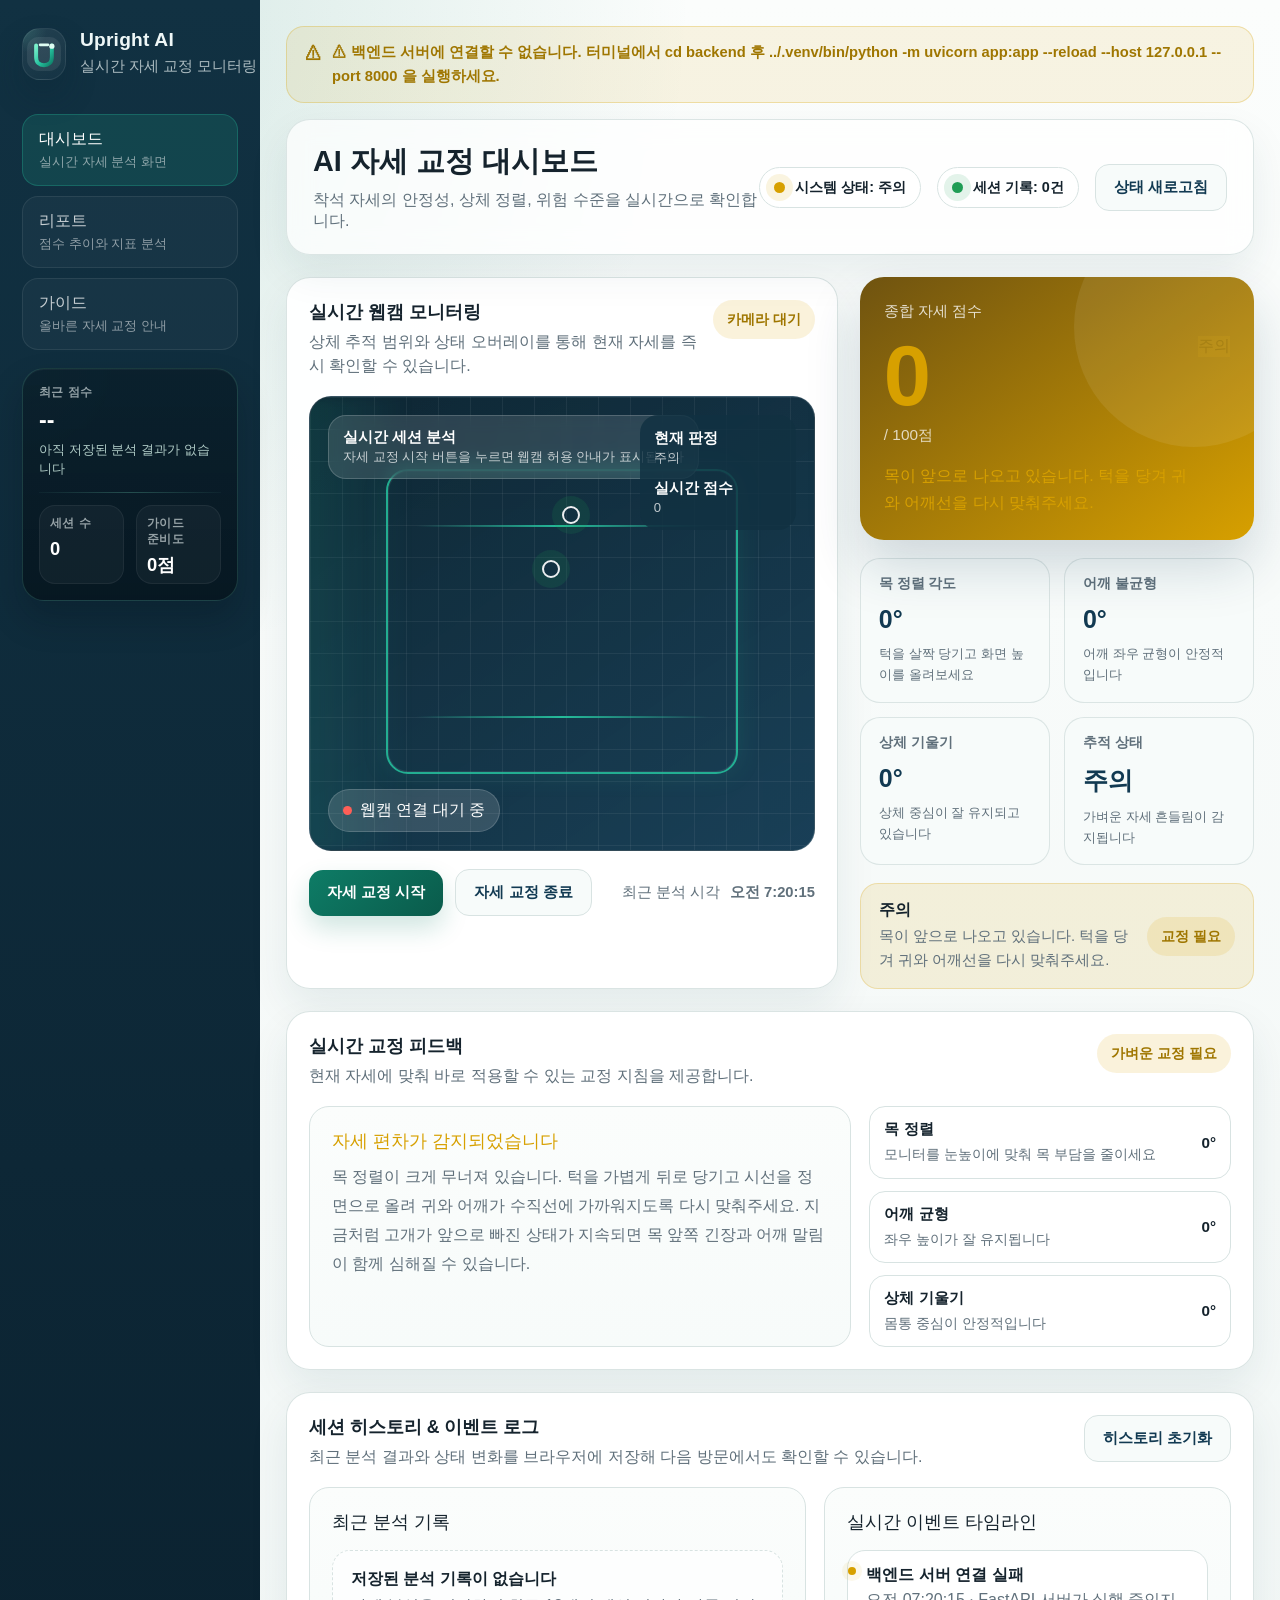
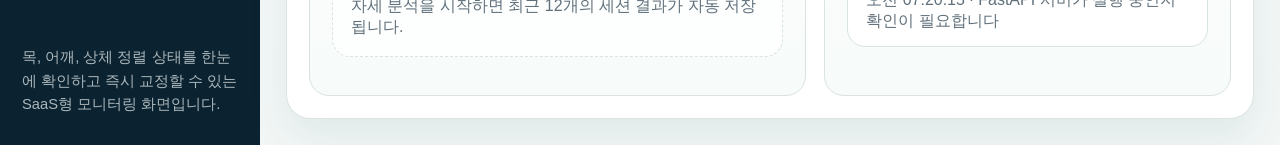
==== frontend/pages/dashboard.html @ 61eeffa7 "refactor: move backend python files into /backend folder" ====
<!DOCTYPE html>
<html lang="ko">
<head>
  <meta charset="UTF-8">
  <meta name="viewport" content="width=device-width, initial-scale=1.0">
  <title>Upright AI 자세 교정 대시보드</title>
  <link rel="stylesheet" href="../css/style.css">
</head>
<body>
  <div class="app-shell">
    <aside class="sidebar">
      <div>
        <div class="brand">
          <div class="brand-mark" aria-hidden="true">
            <svg class="brand-mark-svg" viewBox="0 0 64 64" role="img">
              <defs>
                <linearGradient id="brandMarkGradient" x1="0%" y1="0%" x2="100%" y2="100%">
                  <stop offset="0%" stop-color="#7bf0cb"></stop>
                  <stop offset="55%" stop-color="#26c39f"></stop>
                  <stop offset="100%" stop-color="#0e7c66"></stop>
                </linearGradient>
              </defs>
              <rect x="6" y="6" width="52" height="52" rx="18" fill="rgba(255,255,255,0.08)"></rect>
              <path d="M20 19v18c0 8 4.8 12 12 12s12-4 12-12V19" fill="none" stroke="url(#brandMarkGradient)" stroke-width="6" stroke-linecap="round" stroke-linejoin="round"></path>
              <path d="M26 18h12" fill="none" stroke="#dffcf2" stroke-width="4" stroke-linecap="round"></path>
              <circle cx="44" cy="20" r="4" fill="#dffcf2"></circle>
            </svg>
          </div>
          <div class="brand-copy">
            <h1>Upright AI</h1>
            <p>실시간 자세 교정 모니터링</p>
          </div>
        </div>
        <nav class="nav-links">
          <a class="nav-link active" href="dashboard.html">대시보드<span>실시간 자세 분석 화면</span></a>
          <a class="nav-link" href="report.html">리포트<span>점수 추이와 지표 분석</span></a>
          <a class="nav-link" href="guide.html">가이드<span>올바른 자세 교정 안내</span></a>
        </nav>
        <div class="sidebar-summary-panel">
          <div class="sidebar-summary-top">
            <span class="sidebar-mini-label">최근 점수</span>
            <strong id="sidebar-latest-score">--</strong>
            <span id="sidebar-latest-status" class="sidebar-mini-copy">분석 대기</span>
          </div>
          <div class="sidebar-summary-divider"></div>
          <div class="sidebar-summary-stats">
            <div class="sidebar-summary-stat">
              <span class="sidebar-mini-label">세션 수</span>
              <strong id="sidebar-session-count">0</strong>
            </div>
            <div class="sidebar-summary-stat">
              <span class="sidebar-mini-label">가이드<br>준비도</span>
              <strong id="sidebar-guide-score">0점</strong>
            </div>
          </div>
        </div>
      </div>
      <div class="sidebar-note">
        <p>목, 어깨, 상체 정렬 상태를 한눈에 확인하고 즉시 교정할 수 있는 SaaS형 모니터링 화면입니다.</p>
      </div>
    </aside>

    <main class="main-content">
      <div id="connection-banner" class="connection-banner" style="display:none" role="alert">
        <span class="connection-banner-icon">⚠</span>
        <span id="connection-banner-text"></span>
      </div>

      <header class="topbar">
        <div class="title-block">
          <h2>AI 자세 교정 대시보드</h2>
          <p>착석 자세의 안정성, 상체 정렬, 위험 수준을 실시간으로 확인합니다.</p>
        </div>
        <div class="status-cluster">
          <div class="status-pill">
            <span id="system-status-dot" class="status-dot"></span>
            <span>시스템 상태: <strong id="system-status-text">양호</strong></span>
          </div>
          <div class="status-pill">
            <span class="status-dot"></span>
            <span>세션 기록: <strong id="history-count">0건</strong></span>
          </div>
          <button id="refresh-btn" class="btn btn-secondary">상태 새로고침</button>
        </div>
      </header>

      <section class="workspace-grid">
        <div class="card">
          <div class="card-header">
            <div>
              <h3>실시간 웹캠 모니터링</h3>
              <p>상체 추적 범위와 상태 오버레이를 통해 현재 자세를 즉시 확인할 수 있습니다.</p>
            </div>
            <div id="tracking-badge" class="badge good-bg">추적 안정</div>
          </div>
          <div class="webcam-stage">
            <video id="webcam-preview" class="webcam-video" autoplay muted playsinline poster="../assets/images/posture-guide.svg"></video>
            <div class="webcam-grid"></div>
            <div class="tracking-sweep"></div>
            <div class="overlay-banner">
              <strong>실시간 세션 분석</strong>
              <span id="overlay-caption">상체 랜드마크 추적이 활성화되었습니다</span>
            </div>
            <div class="overlay-hud">
              <strong>현재 판정</strong>
              <span id="stage-status">양호</span>
              <strong class="overlay-gap">실시간 점수</strong>
              <span id="stage-score">92</span>
            </div>
            <div class="overlay-target target-neck"></div>
            <div class="overlay-target target-shoulder"></div>
            <div class="scan-frame"></div>
            <div class="camera-chip">웹캠 연결 대기 중</div>
          </div>
          <div class="webcam-actions">
            <div class="btn-group">
              <button id="analyze-btn" class="btn btn-primary">자세 교정 시작</button>
              <button id="stop-analysis-btn" class="btn btn-secondary">자세 교정 종료</button>
            </div>
            <div class="capture-meta">
              <span>최근 분석 시각</span>
              <strong id="capture-time">--:--:--</strong>
            </div>
          </div>
        </div>

        <div class="metrics-stack">
          <div id="score-panel" class="score-panel status-good">
            <div class="score-label">종합 자세 점수</div>
            <div class="score-main-row">
              <div>
                <div id="score-value" class="score-value">92</div>
                <div class="score-unit">/ 100점</div>
              </div>
              <div id="score-status-badge" class="score-status-badge good-bg">양호</div>
            </div>
            <div id="score-caption" class="score-caption">자세가 안정적입니다. 현재 상태를 유지하세요.</div>
          </div>

          <div id="metrics-grid" class="metric-grid"></div>

          <div id="risk-status" class="risk-strip good">
            <div class="risk-copy">
              <strong class="risk-state">양호</strong>
              <span>위험 신호가 낮습니다. 현재 정렬을 유지하세요.</span>
            </div>
            <div id="risk-badge" class="badge good-bg">위험도 낮음</div>
          </div>
        </div>

        <div class="card feedback-card">
          <div class="card-header">
            <div>
              <h3>실시간 교정 피드백</h3>
              <p>현재 자세에 맞춰 바로 적용할 수 있는 교정 지침을 제공합니다.</p>
            </div>
            <div id="feedback-badge" class="badge good-bg">안정적인 자세</div>
          </div>
          <div class="feedback-layout">
            <div class="feedback-panel">
              <div id="feedback-title" class="section-title good-text">현재 자세가 안정적입니다</div>
              <p id="feedback-copy">자세가 안정적입니다. 현재 상태를 유지하세요.</p>
            </div>
            <div id="coach-list" class="coach-list"></div>
          </div>
        </div>

        <div class="card feedback-card">
          <div class="card-header">
            <div>
              <h3>세션 히스토리 & 이벤트 로그</h3>
              <p>최근 분석 결과와 상태 변화를 브라우저에 저장해 다음 방문에서도 확인할 수 있습니다.</p>
            </div>
            <div class="btn-group">
              <button id="clear-history-btn" class="btn btn-secondary">히스토리 초기화</button>
            </div>
          </div>
          <div class="history-layout">
            <div class="history-panel">
              <div class="section-title">최근 분석 기록</div>
              <div id="history-empty" class="empty-state">
                <strong>저장된 분석 기록이 없습니다</strong>
                <span>자세 분석을 시작하면 최근 12개의 세션 결과가 자동 저장됩니다.</span>
              </div>
              <div id="history-list" class="history-list"></div>
            </div>
            <div class="history-panel">
              <div class="section-title">실시간 이벤트 타임라인</div>
              <div id="event-log" class="event-log"></div>
            </div>
          </div>
        </div>
      </section>
    </main>
  </div>

  <div id="webcam-consent-modal" class="modal-backdrop" aria-hidden="true">
    <div class="modal-card" role="dialog" aria-modal="true" aria-labelledby="webcam-consent-title">
      <div class="modal-eyebrow">웹캠 활성화 안내</div>
      <h3 id="webcam-consent-title">웹캠을 켜기 전에 확인해주세요</h3>
      <p class="modal-copy">
        자세 교정을 시작하면 브라우저에서 웹캠이 켜집니다. 주변 환경을 정리한 뒤 시작해주세요.
      </p>
      <p class="modal-copy">
        얼굴과 몸 정보는 개인정보이므로 이 데모에서는 절대 저장하거나 수집하지 않습니다. 사용자의 브라우저에서만 웹캠 권한이 요청됩니다.
      </p>
      <p class="modal-note">허용 버튼을 누른 뒤 브라우저 권한 창에서도 카메라 접근을 승인해야 웹캠이 켜집니다.</p>
      <div class="modal-actions">
        <button id="webcam-cancel-btn" class="btn btn-secondary" type="button">취소</button>
        <button id="webcam-allow-btn" class="btn btn-primary" type="button">허용하고 시작</button>
      </div>
    </div>
  </div>

  <div id="stop-analysis-modal" class="modal-backdrop" aria-hidden="true">
    <div class="modal-card" role="dialog" aria-modal="true" aria-labelledby="stop-analysis-title">
      <div class="modal-eyebrow">자세 교정 종료 안내</div>
      <h3 id="stop-analysis-title">실시간 자세 교정을 종료하시겠습니까?</h3>
      <p class="modal-copy">
        종료하면 웹캠 스트리밍과 실시간 자세 분석이 함께 중지됩니다. 이후에는 점수와 피드백이 더 이상 갱신되지 않습니다.
      </p>
      <p class="modal-copy">
        작업을 마쳤거나 잠시 분석을 멈추려는 경우 종료를 진행하세요. 다시 시작할 때는 자세 교정 시작 버튼으로 동일한 흐름을 재개할 수 있습니다.
      </p>
      <p class="modal-note">종료를 선택하면 현재 브라우저에서만 웹캠이 꺼지며, 저장된 리포트 기록은 유지됩니다.</p>
      <div class="modal-actions">
        <button id="stop-analysis-cancel-btn" class="btn btn-secondary" type="button">계속 분석</button>
        <button id="stop-analysis-confirm-btn" class="btn btn-primary" type="button">종료하기</button>
      </div>
    </div>
  </div>

  <div id="toast" class="toast" aria-live="polite"></div>
  <audio id="alert-audio" preload="auto">
    <source src="../assets/audio/alert.mp3" type="audio/mpeg">
  </audio>
  <script src="https://code.jquery.com/jquery-3.7.1.min.js"></script>
  <script src="../js/api.js"></script>
  <script src="../js/main.js"></script>
</body>
</html>
---- frontend/css/style.css ----
:root {
  --bg: #f3f7f6;
  --surface: #ffffff;
  --surface-alt: #f7fbfa;
  --text: #15232d;
  --muted: #60707b;
  --line: #d8e3e2;
  --brand: #0e7c66;
  --brand-dark: #0a5b4b;
  --good: #1f9d55;
  --warning: #d7a000;
  --critical: #d94343;
  --accent: #123a52;
  --shadow: 0 18px 40px rgba(18, 58, 82, 0.08);
  --radius-lg: 24px;
  --radius-md: 18px;
  --radius-sm: 12px;
}

* {
  box-sizing: border-box;
}

body {
  margin: 0;
  font-family: "Pretendard", "Apple SD Gothic Neo", "Noto Sans KR", "Segoe UI", sans-serif;
  background:
    radial-gradient(circle at top left, rgba(14, 124, 102, 0.18), transparent 32%),
    linear-gradient(180deg, #fbfdfc 0%, #f2f7f6 100%);
  color: var(--text);
}

.landing-body {
  min-height: 100vh;
  background:
    radial-gradient(circle at top left, rgba(38, 195, 159, 0.18), transparent 24%),
    radial-gradient(circle at bottom right, rgba(18, 58, 82, 0.18), transparent 28%),
    linear-gradient(180deg, #f7fbfa 0%, #edf4f3 100%);
}

a {
  color: inherit;
  text-decoration: none;
}

img,
video {
  max-width: 100%;
  display: block;
}

.landing-shell {
  max-width: 1220px;
  margin: 0 auto;
  padding: 34px 26px 42px;
}

.hero-panel {
  display: grid;
  grid-template-columns: 1.2fr 0.8fr;
  gap: 22px;
  align-items: stretch;
}

.hero-copy,
.hero-showcase,
.feature-tile {
  background: rgba(255, 255, 255, 0.84);
  border: 1px solid rgba(216, 227, 226, 0.92);
  box-shadow: var(--shadow);
  border-radius: 30px;
}

.hero-copy {
  padding: 42px;
}

.eyebrow {
  display: inline-flex;
  padding: 8px 12px;
  border-radius: 999px;
  background: rgba(18, 58, 82, 0.08);
  color: var(--accent);
  font-weight: 700;
  font-size: 0.8rem;
  letter-spacing: 0.08em;
}

.hero-copy h1 {
  margin: 22px 0 0;
  font-size: clamp(2.5rem, 5vw, 4.5rem);
  line-height: 1.1;
  letter-spacing: -0.05em;
  text-wrap: balance;
}

.hero-copy h1 span {
  background: linear-gradient(135deg, #0e7c66, #26c39f 55%, #123a52);
  -webkit-background-clip: text;
  background-clip: text;
  color: transparent;
}

.hero-copy p {
  margin: 18px 0 0;
  max-width: 560px;
  color: var(--muted);
  font-size: 1.05rem;
  line-height: 1.9;
  text-wrap: pretty;
}

.hero-actions,
.hero-metrics {
  display: flex;
  gap: 14px;
  flex-wrap: wrap;
}

.hero-actions {
  margin-top: 30px;
}

.hero-metrics {
  margin-top: 36px;
}

.hero-metric {
  min-width: 150px;
  padding: 18px 20px;
  border-radius: 20px;
  background: linear-gradient(180deg, #fbfdfc 0%, #f1f8f7 100%);
  border: 1px solid var(--line);
}

.hero-metric strong {
  display: block;
  font-size: 1.35rem;
  white-space: nowrap;
  color: var(--accent);
}

.hero-metric span,
.showcase-card p,
.feature-tile p,
.empty-state span,
.history-meta span,
.event-item span,
.check-item {
  color: var(--muted);
}

.hero-showcase {
  padding: 24px;
  display: grid;
  gap: 14px;
  background:
    radial-gradient(circle at top right, rgba(38, 195, 159, 0.18), transparent 32%),
    linear-gradient(180deg, rgba(255, 255, 255, 0.88), rgba(245, 250, 249, 0.96));
}

.showcase-card {
  padding: 24px;
  border-radius: 24px;
  background: rgba(255, 255, 255, 0.86);
  border: 1px solid rgba(216, 227, 226, 0.92);
  transition: transform 0.22s ease, box-shadow 0.22s ease;
}

.showcase-card:hover,
.feature-tile:hover,
.history-item:hover,
.event-item:hover,
.report-history-card:hover,
.check-item:hover {
  transform: translateY(-4px);
  box-shadow: 0 24px 44px rgba(18, 58, 82, 0.1);
}

.showcase-primary {
  background: linear-gradient(145deg, #123a52 0%, #0e7c66 100%);
  color: #ffffff;
}

.showcase-primary p,
.showcase-primary .showcase-label {
  color: rgba(255, 255, 255, 0.82);
}

.showcase-label {
  font-size: 0.84rem;
  font-weight: 700;
  text-transform: uppercase;
  letter-spacing: 0.08em;
  white-space: nowrap;
}

.showcase-card strong {
  display: block;
  margin-top: 14px;
  font-size: 2.4rem;
  white-space: nowrap;
}

.feature-strip {
  margin-top: 22px;
  display: grid;
  grid-template-columns: repeat(3, minmax(0, 1fr));
  gap: 18px;
}

.feature-tile {
  padding: 24px;
  transition: transform 0.22s ease, box-shadow 0.22s ease;
}

.feature-tile h2 {
  margin: 0;
  font-size: 1.08rem;
  text-wrap: balance;
}

.feature-tile p {
  margin: 10px 0 0;
  line-height: 1.7;
}

.connection-banner {
  display: flex;
  align-items: flex-start;
  gap: 10px;
  margin-bottom: 16px;
  padding: 14px 18px;
  border-radius: var(--radius-md);
  font-size: 0.92rem;
  font-weight: 600;
  line-height: 1.6;
}

.connection-banner-icon {
  flex-shrink: 0;
  font-size: 1.05rem;
}

.banner-error {
  background: rgba(217, 67, 67, 0.10);
  border: 1px solid rgba(217, 67, 67, 0.28);
  color: #b83232;
}

.banner-warning {
  background: rgba(215, 160, 0, 0.10);
  border: 1px solid rgba(215, 160, 0, 0.28);
  color: #9f7600;
}

.banner-good {
  background: rgba(31, 157, 85, 0.08);
  border: 1px solid rgba(31, 157, 85, 0.22);
  color: var(--good);
}

.app-shell {
  min-height: 100vh;
  display: grid;
  grid-template-columns: 260px 1fr;
}

.sidebar {
  background: linear-gradient(180deg, #113142 0%, #0b2230 100%);
  color: #eef7f7;
  padding: 28px 22px;
  display: flex;
  flex-direction: column;
  justify-content: space-between;
}

.brand-mark {
  width: 52px;
  height: 52px;
  border-radius: 18px;
  background:
    radial-gradient(circle at top left, rgba(123, 240, 203, 0.16), transparent 36%),
    linear-gradient(160deg, rgba(255, 255, 255, 0.08), rgba(255, 255, 255, 0.02));
  display: flex;
  justify-content: center;
  align-items: center;
  box-shadow: 0 16px 30px rgba(12, 35, 49, 0.28);
  border: 1px solid rgba(255, 255, 255, 0.08);
}

.brand-mark-svg {
  width: 42px;
  height: 42px;
  display: block;
}

.brand {
  display: flex;
  gap: 14px;
  align-items: center;
  margin-bottom: 34px;
}

.brand-copy h1 {
  margin: 0;
  font-size: 1.2rem;
  letter-spacing: 0.01em;
}

.brand-copy p,
.sidebar-note p {
  margin: 4px 0 0;
  color: rgba(238, 247, 247, 0.7);
  line-height: 1.6;
  font-size: 0.92rem;
}

.brand-copy p {
  white-space: nowrap;
}

.nav-links {
  display: grid;
  gap: 10px;
}

.sidebar-summary-panel {
  margin-top: 18px;
  padding: 16px;
  border-radius: 22px;
  background:
    linear-gradient(180deg, rgba(10, 31, 43, 0.88), rgba(7, 23, 33, 0.96)),
    radial-gradient(circle at top left, rgba(123, 240, 203, 0.08), transparent 36%);
  border: 1px solid rgba(123, 240, 203, 0.16);
  box-shadow:
    inset 0 1px 0 rgba(255, 255, 255, 0.04),
    0 18px 34px rgba(4, 13, 20, 0.24);
}

.sidebar-summary-top {
  display: grid;
}

.sidebar-summary-divider {
  height: 1px;
  margin: 14px 0 12px;
  background: linear-gradient(90deg, rgba(123, 240, 203, 0.04), rgba(123, 240, 203, 0.24), rgba(123, 240, 203, 0.04));
}

.sidebar-summary-stats {
  display: grid;
  grid-template-columns: repeat(2, minmax(0, 1fr));
  gap: 12px;
}

.sidebar-summary-stat {
  padding: 10px 10px 8px;
  border-radius: 16px;
  background: rgba(255, 255, 255, 0.04);
  border: 1px solid rgba(255, 255, 255, 0.06);
}

.sidebar-mini-label {
  display: block;
  font-size: 0.74rem;
  font-weight: 700;
  letter-spacing: 0.04em;
  color: rgba(238, 247, 247, 0.6);
  line-height: 1.35;
}

.sidebar-summary-panel strong {
  display: block;
  margin-top: 8px;
  color: #ffffff;
  font-size: 1.45rem;
  line-height: 1;
}

.sidebar-summary-stat strong {
  font-size: 1.15rem;
}

.sidebar-mini-copy {
  display: block;
  margin-top: 8px;
  color: rgba(223, 252, 242, 0.78);
  font-size: 0.82rem;
  line-height: 1.45;
}

.nav-link {
  border: 1px solid rgba(255, 255, 255, 0.08);
  border-radius: 16px;
  padding: 14px 16px;
  color: rgba(255, 255, 255, 0.76);
  background: rgba(255, 255, 255, 0.03);
  transition: 0.2s ease;
  text-wrap: balance;
}

.nav-link span {
  display: block;
  font-size: 0.8rem;
  color: rgba(255, 255, 255, 0.52);
  margin-top: 4px;
}

.nav-link.active,
.nav-link:hover {
  color: #ffffff;
  background: rgba(38, 195, 159, 0.14);
  border-color: rgba(38, 195, 159, 0.28);
}

.main-content {
  padding: 26px;
}

.topbar {
  background: rgba(255, 255, 255, 0.72);
  backdrop-filter: blur(12px);
  border: 1px solid rgba(216, 227, 226, 0.9);
  box-shadow: var(--shadow);
  border-radius: var(--radius-lg);
  padding: 22px 26px;
  display: flex;
  justify-content: space-between;
  align-items: center;
  margin-bottom: 22px;
}

.title-block h2 {
  margin: 0;
  font-size: 1.8rem;
  text-wrap: balance;
}

.title-block p {
  margin: 8px 0 0;
  color: var(--muted);
  text-wrap: pretty;
}

.status-cluster {
  display: flex;
  justify-content: space-between;
  align-items: center;
  gap: 16px;
}

.status-pill,
.badge {
  border-radius: 999px;
  padding: 10px 14px;
  font-size: 0.9rem;
  font-weight: 700;
  white-space: nowrap;
}

.status-pill {
  display: flex;
  justify-content: center;
  align-items: center;
  gap: 10px;
  background: var(--surface);
  border: 1px solid var(--line);
}

.status-dot {
  width: 11px;
  height: 11px;
  border-radius: 50%;
  background: var(--good);
  box-shadow: 0 0 0 8px rgba(31, 157, 85, 0.12);
  animation: pulse-dot 1.8s infinite;
}

.status-dot.warning {
  background: var(--warning);
  box-shadow: 0 0 0 8px rgba(215, 160, 0, 0.12);
}

.status-dot.critical {
  background: var(--critical);
  box-shadow: 0 0 0 8px rgba(217, 67, 67, 0.12);
  animation: pulse-dot-fast 0.9s infinite;
}

.workspace-grid {
  display: grid;
  grid-template-columns: 1.4fr 1fr;
  grid-template-rows: auto auto;
  gap: 22px;
}

.workspace-grid .feedback-card {
  grid-column: 1 / -1;
}

.card {
  background: rgba(255, 255, 255, 0.94);
  border: 1px solid rgba(216, 227, 226, 0.95);
  box-shadow: var(--shadow);
  border-radius: var(--radius-lg);
  padding: 22px;
  transition: transform 0.28s ease, box-shadow 0.28s ease, border-color 0.28s ease;
}

.card:hover,
.summary-card:hover,
.metric-card:hover,
.guide-step:hover {
  transform: translateY(-4px);
  box-shadow: 0 24px 44px rgba(18, 58, 82, 0.12);
}

.card-header {
  display: flex;
  justify-content: space-between;
  align-items: flex-start;
  gap: 16px;
  margin-bottom: 18px;
}

.card-header h3,
.section-title {
  margin: 0;
  font-size: 1.1rem;
}

.card-header p,
.section-subtitle {
  margin: 6px 0 0;
  color: var(--muted);
  line-height: 1.5;
}

.webcam-stage {
  position: relative;
  overflow: hidden;
  min-height: 455px;
  border-radius: 22px;
  background: linear-gradient(145deg, rgba(10, 35, 48, 0.92), rgba(18, 58, 82, 0.88));
  border: 1px solid rgba(255, 255, 255, 0.08);
}

.webcam-video,
.webcam-grid {
  position: absolute;
  inset: 0;
  width: 100%;
  height: 100%;
}

.webcam-video {
  object-fit: cover;
  opacity: 0.84;
  background: linear-gradient(145deg, rgba(10, 35, 48, 0.92), rgba(18, 58, 82, 0.88));
}

.webcam-grid {
  min-height: 455px;
  background-image:
    linear-gradient(rgba(255, 255, 255, 0.06) 1px, transparent 1px),
    linear-gradient(90deg, rgba(255, 255, 255, 0.06) 1px, transparent 1px);
  background-size: 32px 32px;
  pointer-events: none;
}

.tracking-sweep,
.overlay-banner,
.overlay-hud,
.camera-chip,
.overlay-target {
  position: absolute;
}

.tracking-sweep {
  top: 0;
  left: -20%;
  width: 40%;
  height: 100%;
  background: linear-gradient(90deg, transparent, rgba(38, 195, 159, 0.12), transparent);
  filter: blur(6px);
  animation: tracking-sweep 4s linear infinite;
}

.overlay-banner {
  top: 18px;
  left: 18px;
  padding: 12px 14px;
  border-radius: 18px;
  background: rgba(255, 255, 255, 0.12);
  border: 1px solid rgba(255, 255, 255, 0.18);
  color: #ffffff;
  backdrop-filter: blur(8px);
  z-index: 2;
}

.overlay-banner strong,
.overlay-hud strong {
  display: block;
  font-size: 0.92rem;
}

.overlay-banner span,
.overlay-hud span {
  color: rgba(255, 255, 255, 0.74);
  font-size: 0.82rem;
}

.overlay-hud {
  right: 18px;
  top: 18px;
  background: rgba(17, 49, 66, 0.84);
  padding: 14px;
  border-radius: 18px;
  min-width: 156px;
  color: #ffffff;
  z-index: 2;
}

.overlay-gap {
  margin-top: 12px;
}

.camera-chip {
  left: 18px;
  bottom: 18px;
  display: flex;
  justify-content: center;
  align-items: center;
  gap: 8px;
  padding: 10px 14px;
  border-radius: 999px;
  background: rgba(255, 255, 255, 0.14);
  color: #ffffff;
  border: 1px solid rgba(255, 255, 255, 0.16);
  z-index: 2;
}

.camera-chip::before {
  content: "";
  width: 9px;
  height: 9px;
  border-radius: 50%;
  background: #ff5f57;
  animation: blink 1.1s infinite;
}

.scan-frame {
  position: absolute;
  inset: 72px 76px 76px;
  border: 2px solid rgba(38, 195, 159, 0.85);
  border-radius: 22px;
  box-shadow: inset 0 0 0 1px rgba(255, 255, 255, 0.08), 0 0 26px rgba(38, 195, 159, 0.14);
  z-index: 1;
}

.scan-frame::before,
.scan-frame::after {
  content: "";
  position: absolute;
  left: 8%;
  right: 8%;
  height: 2px;
  background: linear-gradient(90deg, transparent, rgba(38, 195, 159, 0.95), transparent);
}

.scan-frame::before {
  top: 18%;
}

.scan-frame::after {
  bottom: 18%;
}

.overlay-target {
  width: 18px;
  height: 18px;
  border: 2px solid rgba(255, 255, 255, 0.92);
  border-radius: 50%;
  box-shadow: 0 0 0 10px rgba(31, 157, 85, 0.15);
  animation: pulse-dot 1.7s infinite;
  z-index: 2;
}

.target-neck {
  top: 24%;
  left: 50%;
}

.target-shoulder {
  top: 36%;
  left: 46%;
}

.webcam-actions {
  margin-top: 18px;
  display: flex;
  justify-content: space-between;
  align-items: center;
  gap: 12px;
  flex-wrap: wrap;
}

.btn-group {
  display: flex;
  justify-content: center;
  align-items: center;
  gap: 12px;
  flex-wrap: wrap;
}

.btn {
  border: none;
  border-radius: 14px;
  padding: 12px 18px;
  min-height: 46px;
  min-width: 132px;
  font-size: 0.95rem;
  font-weight: 700;
  cursor: pointer;
  transition: transform 0.22s ease, box-shadow 0.22s ease, background 0.22s ease, opacity 0.22s ease;
  white-space: nowrap;
  word-break: keep-all;
}

.btn:hover {
  transform: translateY(-1px);
}

.btn:disabled {
  cursor: wait;
  transform: none;
}

.btn-primary {
  background: linear-gradient(135deg, var(--brand), var(--brand-dark));
  color: #ffffff;
  box-shadow: 0 12px 26px rgba(14, 124, 102, 0.2);
}

.btn-secondary {
  background: var(--surface-alt);
  color: var(--accent);
  border: 1px solid var(--line);
}

.capture-meta {
  display: flex;
  justify-content: center;
  align-items: center;
  gap: 10px;
  color: var(--muted);
  font-size: 0.92rem;
  white-space: nowrap;
}

.metrics-stack {
  display: grid;
  gap: 18px;
}

.score-panel {
  padding: 24px;
  border-radius: 24px;
  color: #ffffff;
  background: linear-gradient(145deg, #123a52 0%, #0e7c66 100%);
  position: relative;
  overflow: hidden;
  box-shadow: 0 26px 54px rgba(18, 58, 82, 0.18);
  transition: transform 0.28s ease, box-shadow 0.28s ease, background 0.28s ease;
}

.score-panel::after {
  content: "";
  position: absolute;
  width: 240px;
  height: 240px;
  border-radius: 50%;
  background: rgba(255, 255, 255, 0.08);
  top: -70px;
  right: -60px;
}

.status-good {
  background: linear-gradient(145deg, #123a52 0%, #0e7c66 100%);
}

.status-good .score-value,
.status-good #stage-score {
  color: #92f0bf;
}

.status-good .score-label,
.status-good .score-unit,
.status-good .score-caption {
  color: #dff8ea;
}

.status-warning {
  background: linear-gradient(145deg, #6f5310 0%, #d7a000 100%);
}

.status-critical {
  background: linear-gradient(145deg, #6d1d1d 0%, #d94343 100%);
}

.score-label {
  color: rgba(255, 255, 255, 0.8);
  font-size: 0.95rem;
  margin-bottom: 14px;
}

.score-main-row {
  display: flex;
  justify-content: space-between;
  align-items: flex-start;
  gap: 16px;
}

.score-value {
  font-size: 5.3rem;
  line-height: 0.95;
  font-weight: 800;
  letter-spacing: -0.04em;
}

.score-unit {
  margin-top: 8px;
  color: rgba(255, 255, 255, 0.74);
  font-size: 0.96rem;
}

.score-status-badge {
  white-space: nowrap;
}

.score-caption {
  margin-top: 16px;
  max-width: 92%;
  color: rgba(255, 255, 255, 0.9);
  line-height: 1.7;
  font-size: 1rem;
  text-wrap: pretty;
}

.metric-grid {
  display: grid;
  grid-template-columns: repeat(2, minmax(0, 1fr));
  gap: 14px;
}

.metric-card {
  background: var(--surface-alt);
  border: 1px solid rgba(216, 227, 226, 0.88);
  border-radius: 20px;
  padding: 16px 18px;
  transition: transform 0.22s ease, box-shadow 0.22s ease;
}

.metric-card h4 {
  margin: 0;
  font-size: 0.86rem;
  color: var(--muted);
  font-weight: 700;
  text-wrap: balance;
}

.metric-card strong {
  display: block;
  margin-top: 12px;
  font-size: 1.56rem;
  color: var(--accent);
}

.metric-card span {
  display: inline-flex;
  margin-top: 10px;
  color: var(--muted);
  font-size: 0.84rem;
  line-height: 1.55;
}

.risk-strip {
  display: flex;
  justify-content: space-between;
  align-items: center;
  gap: 12px;
  border-radius: 18px;
  padding: 16px 18px;
  border: 1px solid var(--line);
  transition: background 0.24s ease, border-color 0.24s ease;
}

.risk-strip.good {
  background: rgba(31, 157, 85, 0.08);
  border-color: rgba(31, 157, 85, 0.18);
}

.risk-strip.warning {
  background: rgba(215, 160, 0, 0.12);
  border-color: rgba(215, 160, 0, 0.24);
}

.risk-strip.critical {
  background: rgba(217, 67, 67, 0.12);
  border-color: rgba(217, 67, 67, 0.24);
}

.risk-copy strong {
  display: block;
  margin-bottom: 4px;
  font-size: 1rem;
}

.risk-copy span {
  color: var(--muted);
  font-size: 0.92rem;
  line-height: 1.6;
  text-wrap: pretty;
}

.feedback-layout {
  display: grid;
  grid-template-columns: 1.2fr 0.8fr;
  gap: 18px;
}

.history-layout {
  display: grid;
  grid-template-columns: 1.1fr 0.9fr;
  gap: 18px;
}

.history-panel {
  border-radius: 20px;
  padding: 22px;
  background: linear-gradient(180deg, #fbfdfc 0%, #f7fbfa 100%);
  border: 1px solid var(--line);
}

.history-list,
.event-log,
.report-history-list {
  display: grid;
  gap: 12px;
  margin-top: 16px;
}

.history-item,
.event-item,
.report-history-card {
  background: var(--surface);
  border: 1px solid var(--line);
  border-radius: 18px;
  padding: 14px 16px;
  transition: transform 0.22s ease, box-shadow 0.22s ease, border-color 0.22s ease;
}

.history-item {
  display: flex;
  justify-content: space-between;
  gap: 16px;
  align-items: center;
}

.history-meta strong,
.event-item strong,
.report-history-card strong {
  display: block;
  margin-bottom: 4px;
}

.history-score {
  font-size: 1.5rem;
  color: var(--accent);
  font-weight: 800;
}

.event-item {
  position: relative;
  padding-left: 18px;
}

.event-item::before {
  content: "";
  position: absolute;
  left: 0;
  top: 16px;
  width: 8px;
  height: 8px;
  border-radius: 50%;
  background: var(--brand);
  box-shadow: 0 0 0 6px rgba(14, 124, 102, 0.08);
}

.event-item.warning-event::before {
  background: var(--warning);
  box-shadow: 0 0 0 6px rgba(215, 160, 0, 0.08);
}

.event-item.critical-event::before {
  background: var(--critical);
  box-shadow: 0 0 0 6px rgba(217, 67, 67, 0.08);
}

.empty-state {
  margin-top: 16px;
  padding: 18px;
  border-radius: 18px;
  border: 1px dashed var(--line);
  background: rgba(255, 255, 255, 0.66);
}

.empty-state strong {
  display: block;
  margin-bottom: 6px;
}

.toast {
  position: fixed;
  right: 22px;
  bottom: 22px;
  z-index: 40;
  padding: 14px 16px;
  border-radius: 16px;
  background: rgba(17, 49, 66, 0.94);
  color: #ffffff;
  border: 1px solid rgba(255, 255, 255, 0.08);
  box-shadow: 0 18px 36px rgba(18, 58, 82, 0.2);
  opacity: 0;
  pointer-events: none;
  transform: translateY(12px);
  transition: opacity 0.22s ease, transform 0.22s ease;
}

.toast.show {
  opacity: 1;
  transform: translateY(0);
}

.feedback-panel {
  border-radius: 20px;
  padding: 22px;
  background: linear-gradient(180deg, #fbfdfc 0%, #f7fbfa 100%);
  border: 1px solid var(--line);
}

.feedback-panel p {
  margin: 10px 0 0;
  line-height: 1.8;
  color: var(--muted);
  font-size: 1rem;
}

.coach-list {
  display: grid;
  gap: 12px;
}

.coach-item {
  display: flex;
  justify-content: space-between;
  align-items: center;
  gap: 12px;
  border: 1px solid var(--line);
  border-radius: 16px;
  padding: 12px 14px;
  background: var(--surface);
  transition: transform 0.22s ease, box-shadow 0.22s ease, border-color 0.22s ease;
}

.coach-item strong {
  font-size: 0.95rem;
}

.coach-item span {
  color: var(--muted);
  font-size: 0.88rem;
  line-height: 1.5;
  display: block;
  margin-top: 4px;
}

.report-grid,
.guide-grid {
  display: grid;
  gap: 22px;
}

.guide-rebuild {
  display: flex;
  flex-direction: column;
  gap: 22px;
}

.guide-keyword-bar {
  display: flex;
  justify-content: center;
  align-items: center;
  flex-wrap: wrap;
  gap: 12px;
}

.guide-keyword-pill {
  display: inline-flex;
  justify-content: center;
  align-items: center;
  padding: 12px 18px;
  border-radius: 999px;
  background: linear-gradient(135deg, #0e7c66, #123a52);
  border: 1px solid rgba(11, 34, 48, 0.18);
  color: #ffffff;
  font-weight: 800;
  box-shadow: 0 12px 24px rgba(14, 124, 102, 0.18);
  white-space: nowrap;
}

.guide-media-row {
  display: grid;
  grid-template-columns: minmax(0, 1.05fr) minmax(0, 0.95fr);
  gap: 22px;
  align-items: stretch;
}

.guide-main-image-card,
.guide-description-card {
  border-radius: 22px;
  border: 1px solid var(--line);
  background: linear-gradient(180deg, #fbfdfc 0%, #f7fbfa 100%);
  padding: 22px;
}

.guide-main-image-card {
  display: flex;
  flex-direction: column;
  gap: 20px;
}

.guide-panel-header {
  display: flex;
  justify-content: space-between;
  align-items: flex-start;
}

.guide-image-grid {
  display: grid;
  grid-template-columns: repeat(2, minmax(0, 1fr));
  gap: 20px;
}

.guide-image-item {
  display: flex;
  flex-direction: column;
  gap: 14px;
}

.guide-image-caption {
  margin: 0;
  text-align: center;
  color: var(--muted);
  font-size: 0.88rem;
  line-height: 1.6;
  padding: 0 6px;
  font-weight: 500;
}

.guide-image-link {
  display: block;
  width: 100%;
}

.guide-main-image {
  width: 100%;
  height: 300px;
  object-fit: contain;
  object-position: center;
  border-radius: 16px;
  background: #ffffff;
  transition: transform 0.24s ease, box-shadow 0.24s ease;
}

.guide-image-link:hover .guide-main-image {
  transform: scale(1.015);
  box-shadow: 0 16px 32px rgba(18, 58, 82, 0.1);
}

.guide-description-list {
  margin: 16px 0 0;
  padding-left: 20px;
  display: grid;
  gap: 12px;
  color: var(--muted);
  line-height: 1.75;
}

.guide-source-link {
  display: inline-flex;
  margin-top: 18px;
  color: var(--accent);
  font-size: 0.9rem;
  font-weight: 700;
  text-decoration: none;
}

.guide-source-link:hover {
  text-decoration: underline;
}

.guide-video-card {
  display: flex;
  flex-direction: column;
  gap: 16px;
  border-radius: 22px;
  border: 1px solid var(--line);
  background: linear-gradient(180deg, #fbfdfc 0%, #f7fbfa 100%);
  padding: 22px;
}

.guide-video-card-header {
  display: flex;
  justify-content: space-between;
  align-items: flex-start;
}

.guide-video-card-shell {
  position: relative;
  overflow: hidden;
  height: 360px;
  border-radius: 16px;
  border: 1px solid var(--line);
  background: #08131d;
}

.report-controls {
  display: grid;
  grid-template-columns: 1fr 1fr;
  gap: 18px;
}

.filter-group {
  border-radius: 20px;
  padding: 18px;
  background: linear-gradient(180deg, #fbfdfc 0%, #f7fbfa 100%);
  border: 1px solid var(--line);
}

.filter-label {
  display: block;
  margin-bottom: 12px;
  font-size: 0.88rem;
  color: var(--muted);
  font-weight: 700;
}

.report-summary {
  display: grid;
  grid-template-columns: repeat(4, minmax(0, 1fr));
  gap: 16px;
}

.summary-card {
  padding: 18px;
  border-radius: 20px;
  background: var(--surface);
  border: 1px solid var(--line);
  box-shadow: var(--shadow);
  transition: transform 0.22s ease, box-shadow 0.22s ease;
}

.summary-card span {
  color: var(--muted);
  display: block;
  margin-bottom: 12px;
  text-wrap: balance;
}

.summary-card strong {
  font-size: 2rem;
  white-space: nowrap;
}

.chart-card canvas {
  width: 100% !important;
  height: 360px !important;
}

.guide-columns {
  display: grid;
  grid-template-columns: 1.1fr 0.9fr;
  gap: 22px;
}

.guide-visual {
  border-radius: 22px;
  overflow: hidden;
  border: 1px solid var(--line);
  background: var(--surface);
}

.guide-media-stage {
  position: relative;
  min-height: 360px;
  background:
    radial-gradient(circle at top left, rgba(38, 195, 159, 0.12), transparent 28%),
    linear-gradient(145deg, #f6fbfa 0%, #edf5f4 100%);
}

.guide-media-item {
  position: absolute;
  inset: 0;
  width: 100%;
  height: 100%;
  object-fit: cover;
  opacity: 0;
  visibility: hidden;
  pointer-events: none;
  transform: scale(0.985);
  transition: opacity 0.32s ease, transform 0.32s ease, visibility 0.32s ease;
}

.guide-media-item.active {
  opacity: 1;
  visibility: visible;
  pointer-events: auto;
  transform: scale(1);
}

.guide-comparison-image,
.guide-video-preview,
.guide-video-frame {
  width: 100%;
  height: 100%;
}

.guide-pictogram-compare {
  width: 100%;
  height: 100%;
  display: grid;
  grid-template-columns: repeat(2, minmax(0, 1fr));
  gap: 18px;
  padding: 24px;
}

.guide-pictogram-card {
  position: relative;
  border-radius: 24px;
  overflow: hidden;
  border: 1px solid rgba(216, 227, 226, 0.92);
  background: linear-gradient(180deg, #ffffff 0%, #f5faf9 100%);
  display: flex;
  flex-direction: column;
  justify-content: space-between;
  min-height: 0;
}

.guide-pictogram-card.bad {
  background: linear-gradient(180deg, #fff4f1 0%, #fff8f7 100%);
}

.guide-pictogram-card.good {
  background: linear-gradient(180deg, #effaf4 0%, #f6fcf9 100%);
}

.guide-pictogram-heading {
  position: absolute;
  left: 16px;
  top: 16px;
  z-index: 2;
  padding: 8px 12px;
  border-radius: 999px;
  background: rgba(11, 34, 48, 0.8);
  color: #ffffff;
  font-size: 0.78rem;
  font-weight: 700;
  letter-spacing: -0.01em;
}

.guide-pictogram-image {
  width: 100%;
  height: 100%;
  object-fit: contain;
  padding: 28px 18px 18px;
}

.guide-video-panel {
  background: #08131d;
}

.guide-video-preview {
  position: relative;
  border: none;
  padding: 0;
  cursor: pointer;
  overflow: hidden;
  background: #08131d;
  appearance: none;
}

.guide-video-thumbnail {
  width: 100%;
  height: 100%;
  object-fit: cover;
  transform: scale(1);
  transition: transform 0.28s ease;
}

.guide-video-preview:hover .guide-video-thumbnail {
  transform: scale(1.03);
}

.guide-video-shade,
.guide-video-chip,
.guide-video-caption,
.guide-play-button {
  position: absolute;
}

.guide-video-shade {
  inset: 0;
  background:
    radial-gradient(circle at center, rgba(14, 124, 102, 0.18), transparent 28%),
    linear-gradient(180deg, rgba(8, 19, 29, 0.14), rgba(8, 19, 29, 0.82));
}

.guide-video-chip {
  top: 18px;
  left: 18px;
  z-index: 2;
  padding: 8px 12px;
  border-radius: 999px;
  background: rgba(255, 255, 255, 0.92);
  color: var(--accent);
  font-size: 0.78rem;
  font-weight: 800;
  white-space: nowrap;
}

.guide-play-button {
  top: 50%;
  left: 50%;
  width: 88px;
  height: 88px;
  border-radius: 50%;
  transform: translate(-50%, -50%);
  display: inline-flex;
  align-items: center;
  justify-content: center;
  background: rgba(255, 255, 255, 0.92);
  color: #0b2230;
  font-size: 2rem;
  z-index: 2;
  box-shadow: 0 18px 36px rgba(0, 0, 0, 0.18);
}

.guide-play-button::before {
  content: "";
  position: absolute;
  inset: -14px;
  border-radius: 50%;
  border: 1px solid rgba(255, 255, 255, 0.34);
}

.guide-video-caption {
  left: 24px;
  right: 24px;
  bottom: 22px;
  color: #ffffff;
  font-size: 1rem;
  font-weight: 700;
  text-align: left;
}

.guide-video-frame {
  display: none;
  border: 0;
  background: #08131d;
}

.guide-video-panel.playing .guide-video-preview {
  display: none;
}

.guide-video-panel.playing .guide-video-frame {
  display: block;
}

.guide-video-link {
  position: absolute;
  right: 18px;
  bottom: 18px;
  z-index: 3;
  padding: 10px 14px;
  border-radius: 999px;
  background: rgba(255, 255, 255, 0.92);
  color: var(--accent);
  font-size: 0.8rem;
  font-weight: 800;
  box-shadow: 0 14px 26px rgba(0, 0, 0, 0.18);
  white-space: nowrap;
}

.guide-overlay-label {
  position: absolute;
  padding: 10px 14px;
  border-radius: 999px;
  font-size: 0.82rem;
  font-weight: 700;
  color: #ffffff;
  background: rgba(11, 34, 48, 0.76);
  border: 1px solid rgba(255, 255, 255, 0.08);
  letter-spacing: -0.01em;
  backdrop-filter: blur(10px);
  box-shadow: 0 12px 24px rgba(18, 58, 82, 0.16);
}

.label-warning {
  top: 18%;
  left: 7%;
}

.label-good {
  top: 18%;
  right: 7%;
}

.label-neutral {
  bottom: 11%;
  left: 50%;
  transform: translateX(-50%);
}

.guide-media-toggle {
  display: flex;
  justify-content: space-between;
  align-items: center;
  gap: 10px;
  margin-bottom: 16px;
}

.toggle-group {
  display: flex;
  justify-content: center;
  align-items: center;
  gap: 10px;
}

.toggle-chip {
  border: 1px solid var(--line);
  background: var(--surface);
  color: var(--accent);
  border-radius: 999px;
  padding: 10px 14px;
  cursor: pointer;
  font-weight: 700;
  transition: background 0.22s ease, color 0.22s ease, border-color 0.22s ease;
  white-space: nowrap;
  word-break: keep-all;
}

.toggle-chip.active {
  background: var(--accent);
  border-color: var(--accent);
  color: #ffffff;
}

.guide-list {
  display: grid;
  gap: 12px;
}

.guide-step {
  border-radius: 18px;
  border: 1px solid var(--line);
  background: var(--surface);
  padding: 0;
  transition: transform 0.22s ease, box-shadow 0.22s ease;
}

.guide-step.active {
  border-color: rgba(14, 124, 102, 0.22);
  box-shadow: 0 16px 30px rgba(18, 58, 82, 0.08);
}

.guide-step-trigger {
  width: 100%;
  padding: 16px;
  background: transparent;
  border: none;
  cursor: pointer;
  display: flex;
  justify-content: space-between;
  gap: 16px;
  align-items: center;
  text-align: left;
}

.guide-step-trigger strong {
  display: block;
  text-wrap: balance;
}

.guide-step-body {
  display: none;
  padding: 0 16px 16px;
  line-height: 1.8;
  color: var(--muted);
}

.guide-step.active .guide-step-body {
  display: block;
}

.guide-step-icon {
  width: 28px;
  height: 28px;
  border-radius: 50%;
  display: inline-flex;
  align-items: center;
  justify-content: center;
  font-size: 1.05rem;
  font-weight: 700;
  color: var(--accent);
  background: rgba(18, 58, 82, 0.08);
}

.guide-step.active .guide-step-icon {
  background: rgba(14, 124, 102, 0.12);
  color: var(--brand);
}

.modal-backdrop {
  position: fixed;
  inset: 0;
  display: none;
  align-items: center;
  justify-content: center;
  padding: 24px;
  background: rgba(8, 19, 29, 0.48);
  backdrop-filter: blur(6px);
  z-index: 40;
}

.modal-backdrop.show {
  display: flex;
}

.modal-card {
  width: min(100%, 560px);
  border-radius: 28px;
  padding: 28px;
  background: rgba(255, 255, 255, 0.97);
  border: 1px solid rgba(216, 227, 226, 0.96);
  box-shadow: 0 28px 56px rgba(8, 19, 29, 0.2);
}

.modal-eyebrow {
  display: inline-flex;
  margin-bottom: 14px;
  padding: 8px 12px;
  border-radius: 999px;
  background: rgba(18, 58, 82, 0.08);
  color: var(--accent);
  font-size: 0.8rem;
  font-weight: 800;
}

.modal-card h3 {
  margin: 0;
  font-size: 1.45rem;
  text-wrap: balance;
}

.modal-copy,
.modal-note {
  margin: 14px 0 0;
  line-height: 1.7;
  color: var(--muted);
  text-wrap: pretty;
}

.modal-note {
  font-size: 0.94rem;
}

.modal-actions {
  display: flex;
  justify-content: flex-end;
  gap: 12px;
  margin-top: 22px;
  flex-wrap: wrap;
}

.checklist-grid {
  display: grid;
  grid-template-columns: repeat(2, minmax(0, 1fr));
  gap: 14px;
  margin-top: 18px;
}

.guide-progress-meter {
  width: 100%;
  height: 10px;
  margin-top: 16px;
  border-radius: 999px;
  background: rgba(18, 58, 82, 0.08);
  overflow: hidden;
}

.guide-progress-fill {
  width: 0;
  height: 100%;
  border-radius: inherit;
  background: linear-gradient(90deg, #26c39f, #0e7c66);
  transition: width 0.24s ease;
}

.check-item {
  display: flex;
  gap: 10px;
  align-items: center;
  padding: 16px;
  border-radius: 18px;
  border: 1px solid var(--line);
  background: var(--surface);
  transition: transform 0.22s ease, box-shadow 0.22s ease, border-color 0.22s ease;
}

.check-item input {
  accent-color: var(--brand);
}

.check-item.done {
  border-color: rgba(31, 157, 85, 0.2);
  background: rgba(31, 157, 85, 0.06);
}

.guide-insight-card {
  margin-top: 16px;
  padding: 18px 20px;
  border-radius: 18px;
  background: linear-gradient(180deg, #fbfdfc 0%, #f4faf8 100%);
  border: 1px solid rgba(14, 124, 102, 0.14);
}

.guide-insight-card strong {
  display: block;
  color: var(--accent);
  font-size: 1rem;
}

.guide-insight-card p {
  margin: 8px 0 0;
  color: var(--muted);
  line-height: 1.65;
}

.guide-reminder-row {
  display: flex;
  align-items: center;
  justify-content: space-between;
  gap: 14px;
  margin-top: 16px;
}

.guide-reminder-status {
  color: var(--muted);
  font-size: 0.9rem;
  line-height: 1.5;
}

.report-history-card {
  display: grid;
  gap: 8px;
}

.history-stat-row {
  display: flex;
  justify-content: space-between;
  gap: 10px;
  font-size: 0.9rem;
  color: var(--muted);
}

.history-stat-row span:last-child {
  white-space: nowrap;
}

.good-text {
  color: var(--good);
}

.warning-text {
  color: var(--warning);
}

.critical-text {
  color: var(--critical);
}

.good-bg {
  background: rgba(31, 157, 85, 0.12);
  color: var(--good);
}

.warning-bg {
  background: rgba(215, 160, 0, 0.14);
  color: #9f7600;
}

.critical-bg {
  background: rgba(217, 67, 67, 0.14);
  color: var(--critical);
}

@keyframes pulse-dot {
  0% {
    transform: scale(1);
    opacity: 0.95;
  }
  50% {
    transform: scale(1.12);
    opacity: 1;
  }
  100% {
    transform: scale(1);
    opacity: 0.95;
  }
}

@keyframes pulse-dot-fast {
  0% {
    transform: scale(1);
    opacity: 0.9;
  }
  50% {
    transform: scale(1.2);
    opacity: 1;
  }
  100% {
    transform: scale(1);
    opacity: 0.9;
  }
}

@keyframes blink {
  0%, 100% {
    opacity: 1;
  }
  50% {
    opacity: 0.25;
  }
}

@keyframes tracking-sweep {
  0% {
    transform: translateX(0);
  }
  100% {
    transform: translateX(320%);
  }
}

@keyframes fade-in-soft {
  0% {
    opacity: 0;
    transform: scale(0.985);
  }
  100% {
    opacity: 1;
    transform: scale(1);
  }
}

@media (max-width: 1200px) {
  .workspace-grid,
  .feedback-layout,
  .history-layout,
  .guide-columns,
  .report-summary,
  .hero-panel,
  .feature-strip,
  .report-controls,
  .checklist-grid {
    grid-template-columns: 1fr;
  }

  .guide-reminder-row {
    flex-direction: column;
    align-items: flex-start;
  }

  .metric-grid {
    grid-template-columns: 1fr 1fr;
  }
}

@media (max-width: 768px) {
  .app-shell {
    grid-template-columns: 1fr;
  }

  .sidebar {
    padding: 22px 18px;
    gap: 20px;
  }

  .main-content {
    padding: 16px;
  }

  .topbar,
  .card,
  .summary-card,
  .hero-copy,
  .hero-showcase,
  .feature-tile {
    padding: 18px;
    border-radius: 20px;
  }

  .topbar,
  .webcam-actions,
  .card-header,
  .status-cluster,
  .guide-media-toggle,
  .score-main-row,
  .risk-strip,
  .history-item {
    display: flex;
    justify-content: space-between;
    align-items: center;
    flex-direction: column;
    align-items: flex-start;
  }

  .btn,
  .toggle-chip,
  .status-pill,
  .badge,
  .capture-meta {
    white-space: normal;
  }

  .btn {
    min-width: 0;
  }

  .workspace-grid {
    grid-template-columns: 1fr;
  }

  .metric-grid {
    grid-template-columns: 1fr;
  }

  .webcam-stage {
    min-height: 320px;
  }

  .webcam-grid {
    min-height: 320px;
  }

  .scan-frame {
    inset: 74px 22px 62px;
  }

  .score-value {
    font-size: 4.1rem;
  }

  .score-caption {
    max-width: 100%;
  }

  .coach-item {
    flex-direction: column;
    align-items: flex-start;
  }

  .landing-shell {
    padding: 18px 16px 30px;
  }

  .guide-media-row {
    grid-template-columns: 1fr;
  }

  .guide-image-grid {
    grid-template-columns: 1fr;
    gap: 24px;
  }

  .guide-main-image {
    height: 260px;
  }

  .guide-media-stage {
    min-height: 260px;
  }

  .guide-pictogram-compare {
    grid-template-columns: 1fr;
    padding: 14px;
  }

  .guide-play-button {
    width: 70px;
    height: 70px;
    font-size: 1.6rem;
  }

  .guide-video-caption {
    left: 16px;
    right: 16px;
    bottom: 16px;
    font-size: 0.92rem;
  }

  .guide-overlay-label {
    font-size: 0.74rem;
    padding: 8px 11px;
  }

  .guide-video-chip,
  .guide-pictogram-heading {
    font-size: 0.72rem;
  }

  .hero-copy h1 {
    font-size: 2.4rem;
  }

  .toast {
    left: 16px;
    right: 16px;
    bottom: 16px;
  }
}

/* Reminder popup */
.reminder-popup {
  position: fixed;
  inset: 0;
  display: none;
  align-items: center;
  justify-content: center;
  padding: 24px;
  background: rgba(8, 19, 29, 0.52);
  backdrop-filter: blur(6px);
  z-index: 50;
}

.reminder-popup.show {
  display: flex;
}

.reminder-popup-card {
  width: min(100%, 360px);
  border-radius: 28px;
  padding: 36px 30px 30px;
  background: rgba(255, 255, 255, 0.98);
  border: 1px solid rgba(216, 227, 226, 0.96);
  box-shadow: 0 32px 64px rgba(8, 19, 29, 0.22);
  text-align: center;
  animation: reminder-in 0.26s ease;
}

.reminder-popup-ring {
  width: 68px;
  height: 68px;
  border-radius: 50%;
  background: linear-gradient(135deg, rgba(38, 195, 159, 0.14), rgba(14, 124, 102, 0.08));
  border: 2px solid rgba(38, 195, 159, 0.32);
  display: flex;
  align-items: center;
  justify-content: center;
  margin: 0 auto 20px;
  animation: reminder-ring-pulse 1.8s ease-in-out infinite;
}

.reminder-popup-icon {
  font-size: 1.9rem;
  line-height: 1;
}

.reminder-popup-title {
  margin: 0 0 10px;
  font-size: 1.25rem;
  color: var(--accent);
}

.reminder-popup-body {
  margin: 0 0 24px;
  color: var(--muted);
  line-height: 1.75;
  font-size: 0.97rem;
}

.reminder-popup-btn {
  width: 100%;
}

@keyframes reminder-in {
  from { opacity: 0; transform: scale(0.9) translateY(14px); }
  to   { opacity: 1; transform: scale(1) translateY(0); }
}

@keyframes reminder-ring-pulse {
  0%, 100% { box-shadow: 0 0 0 0 rgba(38, 195, 159, 0.28); }
  50%       { box-shadow: 0 0 0 12px rgba(38, 195, 159, 0); }
}

/* jQuery UI Tooltip override */
.upright-tooltip.ui-tooltip {
  max-width: 220px;
  padding: 10px 14px;
  border-radius: 12px;
  background: rgba(17, 49, 66, 0.96);
  border: 1px solid rgba(255, 255, 255, 0.08);
  box-shadow: 0 14px 28px rgba(18, 58, 82, 0.22);
  color: #ffffff;
  font-size: 0.82rem;
  font-family: "Pretendard", "Apple SD Gothic Neo", "Noto Sans KR", sans-serif;
  line-height: 1.6;
  font-weight: 500;
  word-break: keep-all;
  word-wrap: break-word;
  white-space: normal;
}

.upright-tooltip.ui-tooltip .ui-tooltip-content {
  color: rgba(255, 255, 255, 0.92);
}

.ui-widget-shadow {
  display: none;
}
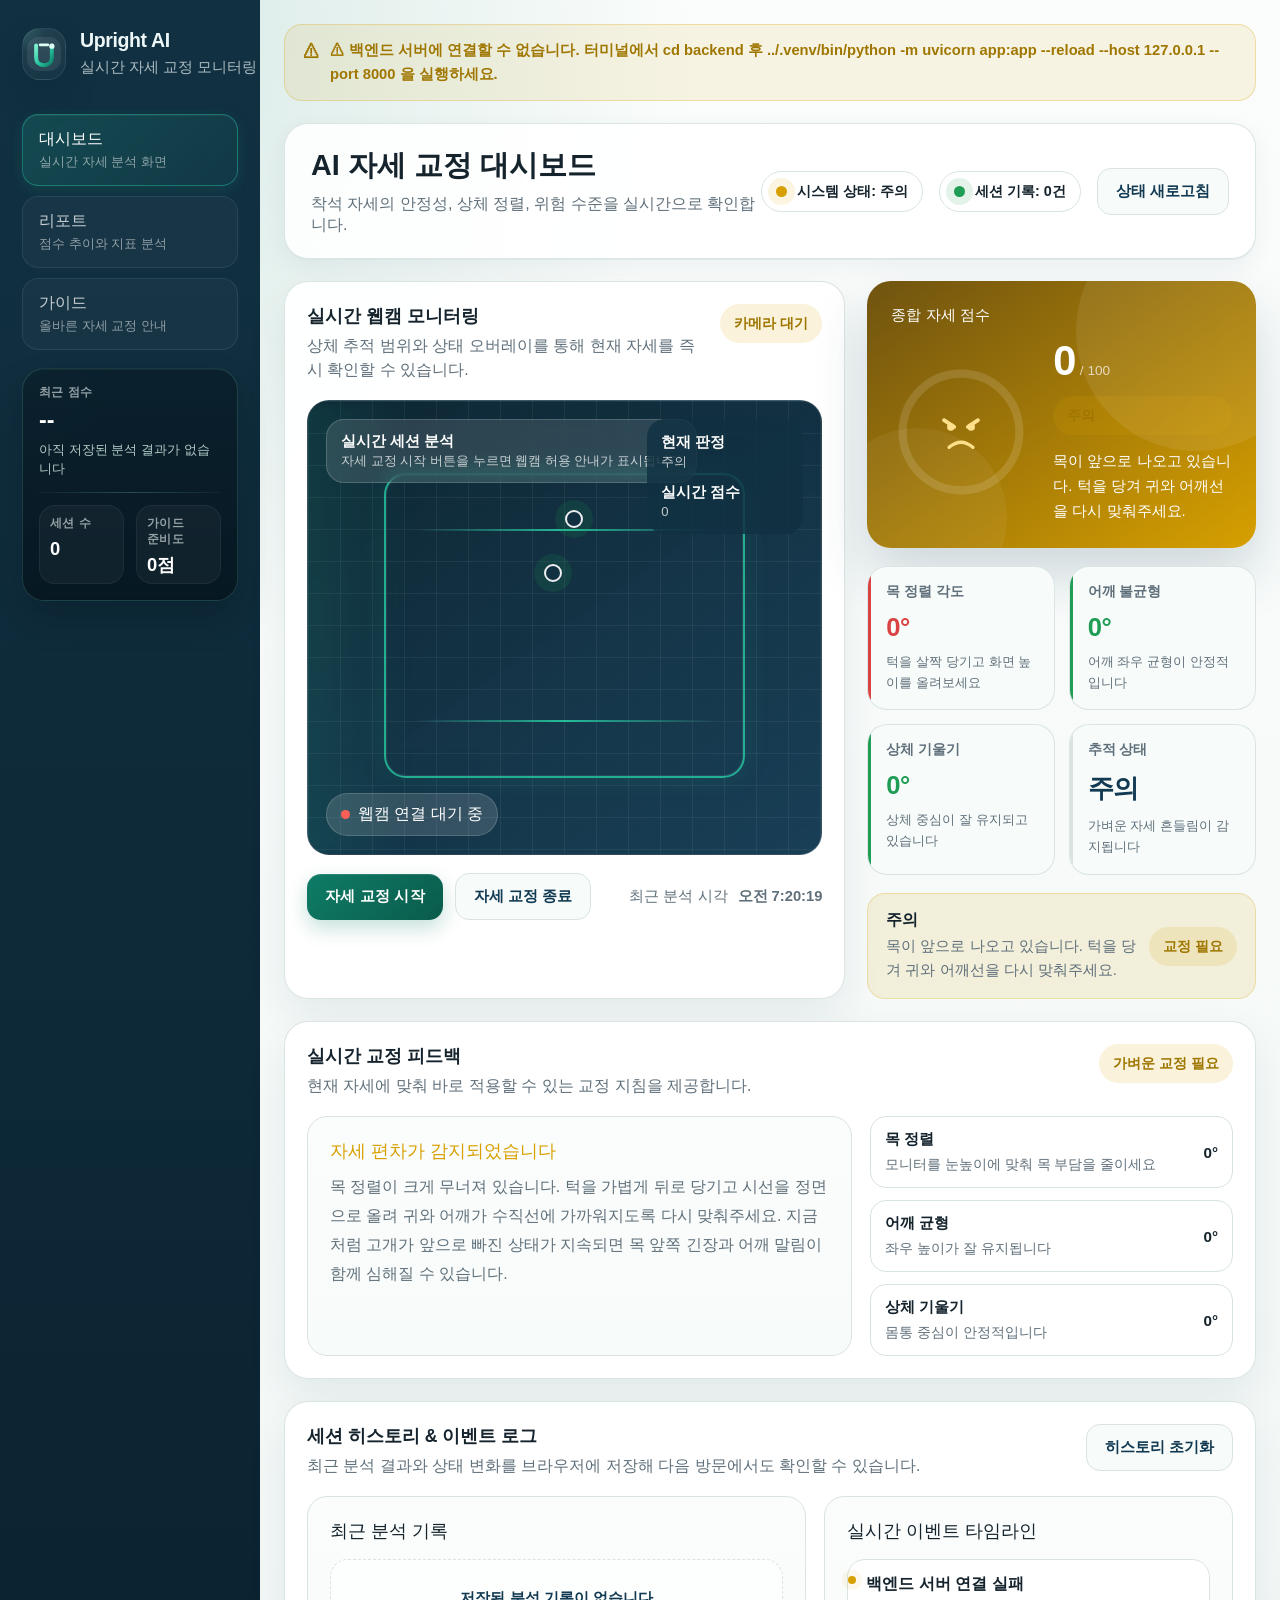
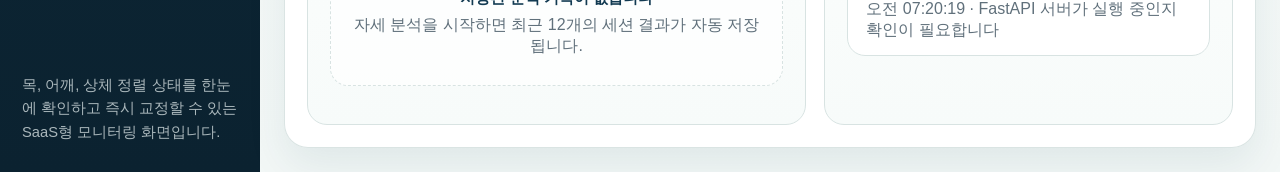
==== commit bab12dc4: "Refactor UI and improve overall UI/UX" ====
--- a/frontend/pages/dashboard.html
+++ b/frontend/pages/dashboard.html
@@ -4,7 +4,7 @@
   <meta charset="UTF-8">
   <meta name="viewport" content="width=device-width, initial-scale=1.0">
   <title>Upright AI 자세 교정 대시보드</title>
-  <link rel="stylesheet" href="../css/style.css">
+  <link rel="stylesheet" href="../css/style.css?v=3">
 </head>
 <body>
   <div class="app-shell">
@@ -96,6 +96,7 @@
           <div class="webcam-stage">
             <video id="webcam-preview" class="webcam-video" autoplay muted playsinline poster="../assets/images/posture-guide.svg"></video>
             <div class="webcam-grid"></div>
+            <canvas id="skeleton-canvas" class="skeleton-canvas" aria-hidden="true"></canvas>
             <div class="tracking-sweep"></div>
             <div class="overlay-banner">
               <strong>실시간 세션 분석</strong>
@@ -128,13 +129,42 @@
           <div id="score-panel" class="score-panel status-good">
             <div class="score-label">종합 자세 점수</div>
             <div class="score-main-row">
-              <div>
-                <div id="score-value" class="score-value">92</div>
-                <div class="score-unit">/ 100점</div>
+              <div class="score-ring-wrap">
+                <svg class="score-ring-svg" viewBox="0 0 120 120" aria-hidden="true">
+                  <circle class="score-ring-track" cx="60" cy="60" r="50"/>
+                  <circle id="score-ring-fill" class="score-ring-fill" cx="60" cy="60" r="50"/>
+                </svg>
+                <div class="score-ring-inner">
+                  <svg id="score-face-svg" class="score-face-svg" viewBox="0 0 40 40" fill="none" xmlns="http://www.w3.org/2000/svg">
+                    <g id="face-eyes-dot">
+                      <circle cx="14" cy="17" r="2.2" fill="currentColor"/>
+                      <circle cx="26" cy="17" r="2.2" fill="currentColor"/>
+                    </g>
+                    <g id="face-eyes-arc" style="display:none">
+                      <path d="M11 17 Q13.5 14 16 17" stroke="currentColor" stroke-width="2" stroke-linecap="round"/>
+                      <path d="M24 17 Q26.5 14 29 17" stroke="currentColor" stroke-width="2" stroke-linecap="round"/>
+                    </g>
+                    <g id="face-brows" style="display:none">
+                      <path d="M10 13 L16 17" stroke="currentColor" stroke-width="2.2" stroke-linecap="round"/>
+                      <path d="M30 13 L24 17" stroke="currentColor" stroke-width="2.2" stroke-linecap="round"/>
+                    </g>
+                    <path id="face-mouth" d="M11 24 Q20 33 29 24" stroke="currentColor" stroke-width="2" stroke-linecap="round"/>
+                    <g id="face-cheeks">
+                      <ellipse cx="11.5" cy="26.5" rx="3" ry="2" fill="currentColor" opacity="0.22"/>
+                      <ellipse cx="28.5" cy="26.5" rx="3" ry="2" fill="currentColor" opacity="0.22"/>
+                    </g>
+                  </svg>
+                </div>
               </div>
-              <div id="score-status-badge" class="score-status-badge good-bg">양호</div>
-            </div>
-            <div id="score-caption" class="score-caption">자세가 안정적입니다. 현재 상태를 유지하세요.</div>
+              <div class="score-right">
+                <div class="score-number-row">
+                  <div id="score-value" class="score-value">92</div>
+                  <div class="score-unit">/ 100</div>
+                </div>
+                <div id="score-status-badge" class="score-status-badge badge good-bg">양호</div>
+                <div id="score-caption" class="score-caption">자세가 안정적입니다. 현재 상태를 유지하세요.</div>
+              </div>
+            </div>
           </div>
 
           <div id="metrics-grid" class="metric-grid"></div>
@@ -235,7 +265,7 @@
     <source src="../assets/audio/alert.mp3" type="audio/mpeg">
   </audio>
   <script src="https://code.jquery.com/jquery-3.7.1.min.js"></script>
-  <script src="../js/api.js"></script>
-  <script src="../js/main.js"></script>
+  <script src="../js/api.js?v=3"></script>
+  <script src="../js/main.js?v=3"></script>
 </body>
 </html>
--- a/frontend/css/style.css
+++ b/frontend/css/style.css
@@ -23,6 +23,7 @@
 
 body {
   margin: 0;
+  min-height: 100vh;
   font-family: "Pretendard", "Apple SD Gothic Neo", "Noto Sans KR", "Segoe UI", sans-serif;
   background:
     radial-gradient(circle at top left, rgba(14, 124, 102, 0.18), transparent 32%),
@@ -261,9 +262,10 @@
 }
 
 .app-shell {
+  width: 100%;
   min-height: 100vh;
   display: grid;
-  grid-template-columns: 260px 1fr;
+  grid-template-columns: 260px minmax(0, 1fr);
 }
 
 .sidebar {
@@ -273,6 +275,7 @@
   display: flex;
   flex-direction: column;
   justify-content: space-between;
+  min-width: 0;
 }
 
 .brand-mark {
@@ -415,7 +418,19 @@
 }
 
 .main-content {
-  padding: 26px;
+  width: 100%;
+  min-width: 0;
+  padding: 24px;
+  display: grid;
+  grid-auto-rows: max-content;
+  align-content: start;
+  gap: 22px;
+}
+
+.main-content > * {
+  width: 100%;
+  max-width: none;
+  margin: 0;
 }
 
 .topbar {
@@ -428,7 +443,6 @@
   display: flex;
   justify-content: space-between;
   align-items: center;
-  margin-bottom: 22px;
 }
 
 .title-block h2 {
@@ -489,8 +503,10 @@
 }
 
 .workspace-grid {
-  display: grid;
-  grid-template-columns: 1.4fr 1fr;
+  width: 100%;
+  min-width: 0;
+  display: grid;
+  grid-template-columns: minmax(0, 1.3fr) minmax(280px, 0.9fr);
   grid-template-rows: auto auto;
   gap: 22px;
 }
@@ -567,6 +583,15 @@
     linear-gradient(90deg, rgba(255, 255, 255, 0.06) 1px, transparent 1px);
   background-size: 32px 32px;
   pointer-events: none;
+}
+
+.skeleton-canvas {
+  position: absolute;
+  inset: 0;
+  width: 100%;
+  height: 100%;
+  pointer-events: none;
+  z-index: 1;
 }
 
 .tracking-sweep,
@@ -805,8 +830,22 @@
   background: linear-gradient(145deg, #6f5310 0%, #d7a000 100%);
 }
 
+.status-warning .score-value,
+.status-warning .score-label,
+.status-warning .score-unit,
+.status-warning .score-caption {
+  color: #ffffff !important;
+}
+
 .status-critical {
   background: linear-gradient(145deg, #6d1d1d 0%, #d94343 100%);
+}
+
+.status-critical .score-value,
+.status-critical .score-label,
+.status-critical .score-unit,
+.status-critical .score-caption {
+  color: #ffffff !important;
 }
 
 .score-label {
@@ -817,9 +856,10 @@
 
 .score-main-row {
   display: flex;
-  justify-content: space-between;
-  align-items: flex-start;
-  gap: 16px;
+  justify-content: flex-start;
+  align-items: center;
+  gap: 22px;
+  margin-top: 10px;
 }
 
 .score-value {
@@ -1088,6 +1128,8 @@
 
 .report-grid,
 .guide-grid {
+  width: 100%;
+  min-width: 0;
   display: grid;
   gap: 22px;
 }
@@ -1125,6 +1167,18 @@
   grid-template-columns: minmax(0, 1.05fr) minmax(0, 0.95fr);
   gap: 22px;
   align-items: stretch;
+}
+
+.workspace-grid > *,
+.report-grid > *,
+.guide-grid > *,
+.feedback-layout > *,
+.history-layout > *,
+.guide-media-row > *,
+.report-summary > *,
+.metric-grid > *,
+.checklist-grid > * {
+  min-width: 0;
 }
 
 .guide-main-image-card,
@@ -1974,6 +2028,18 @@
     font-size: 4.1rem;
   }
 
+  .score-ring-inner .score-value {
+    font-size: 2.2rem;
+  }
+
+  .score-main-row {
+    align-items: center;
+  }
+
+  .score-right {
+    align-items: flex-start;
+  }
+
   .score-caption {
     max-width: 100%;
   }
@@ -2114,6 +2180,240 @@
 @keyframes reminder-ring-pulse {
   0%, 100% { box-shadow: 0 0 0 0 rgba(38, 195, 159, 0.28); }
   50%       { box-shadow: 0 0 0 12px rgba(38, 195, 159, 0); }
+}
+
+/* === Score Ring === */
+.score-ring-wrap {
+  position: relative;
+  width: 140px;
+  height: 140px;
+  flex-shrink: 0;
+}
+
+.score-ring-svg {
+  width: 100%;
+  height: 100%;
+  transform: rotate(-90deg);
+}
+
+.score-ring-track {
+  fill: none;
+  stroke: rgba(255, 255, 255, 0.13);
+  stroke-width: 7;
+}
+
+.score-ring-fill {
+  fill: none;
+  stroke: rgba(255, 255, 255, 0.9);
+  stroke-width: 7;
+  stroke-linecap: round;
+  stroke-dasharray: 314.16;
+  stroke-dashoffset: 25.13;
+  transition: stroke-dashoffset 0.65s cubic-bezier(0.4, 0, 0.2, 1), stroke 0.3s ease;
+}
+
+.status-good .score-ring-fill { stroke: #7bf0cb; }
+.status-warning .score-ring-fill { stroke: #ffe08a; }
+.status-critical .score-ring-fill { stroke: #ff9e9e; }
+
+.score-ring-inner {
+  position: absolute;
+  inset: 0;
+  display: flex;
+  justify-content: center;
+  align-items: center;
+}
+
+/* === Score Face === */
+.score-face-svg {
+  width: 68px;
+  height: 68px;
+  flex-shrink: 0;
+}
+
+.status-good     .score-face-svg { color: #7bf0cb; }
+.status-warning  .score-face-svg { color: #ffe08a; }
+.status-critical .score-face-svg { color: #ff9e9e; }
+
+/* Score number row in score-right */
+.score-number-row {
+  display: flex;
+  align-items: baseline;
+  gap: 5px;
+}
+
+.score-number-row .score-value {
+  font-size: 2.6rem;
+  line-height: 1;
+  font-weight: 900;
+}
+
+.score-number-row .score-unit {
+  font-size: 0.85rem;
+  opacity: 0.7;
+}
+
+.score-right {
+  flex: 1;
+  min-width: 0;
+  display: flex;
+  flex-direction: column;
+  justify-content: center;
+  gap: 14px;
+}
+
+.score-right .score-caption {
+  margin-top: 0;
+  max-width: none;
+  font-size: 0.92rem;
+}
+
+/* === Card Entrance Animations === */
+@keyframes card-enter {
+  from {
+    opacity: 0;
+    transform: translateY(20px);
+  }
+  to {
+    opacity: 1;
+    transform: translateY(0);
+  }
+}
+
+.topbar {
+  animation: card-enter 0.4s cubic-bezier(0.16, 1, 0.3, 1) both;
+}
+
+.workspace-grid > *:nth-child(1) {
+  animation: card-enter 0.4s cubic-bezier(0.16, 1, 0.3, 1) 0.06s both;
+}
+
+.workspace-grid > *:nth-child(2) {
+  animation: card-enter 0.4s cubic-bezier(0.16, 1, 0.3, 1) 0.12s both;
+}
+
+.workspace-grid > *:nth-child(3) {
+  animation: card-enter 0.4s cubic-bezier(0.16, 1, 0.3, 1) 0.18s both;
+}
+
+.workspace-grid > *:nth-child(4) {
+  animation: card-enter 0.4s cubic-bezier(0.16, 1, 0.3, 1) 0.24s both;
+}
+
+/* === Metric Card Status Accents === */
+.metric-card {
+  position: relative;
+  overflow: hidden;
+}
+
+.metric-card::before {
+  content: "";
+  position: absolute;
+  left: 0;
+  top: 0;
+  bottom: 0;
+  width: 3px;
+  border-radius: 0 2px 2px 0;
+  background: var(--line);
+  transition: background 0.3s ease;
+}
+
+.metric-card.metric-good::before { background: var(--good); }
+.metric-card.metric-warning::before { background: var(--warning); }
+.metric-card.metric-critical::before { background: var(--critical); }
+
+.metric-card.metric-good strong { color: var(--good); }
+.metric-card.metric-warning strong { color: var(--warning); }
+.metric-card.metric-critical strong { color: var(--critical); }
+
+/* === History Item Status Colors === */
+.history-item.good-item {
+  border-left: 3px solid rgba(31, 157, 85, 0.45);
+}
+
+.history-item.warning-item {
+  border-left: 3px solid rgba(215, 160, 0, 0.45);
+}
+
+.history-item.critical-item {
+  border-left: 3px solid rgba(217, 67, 67, 0.45);
+}
+
+/* === Enhanced Active Nav Link === */
+.nav-link.active {
+  background: linear-gradient(135deg, rgba(38, 195, 159, 0.18), rgba(38, 195, 159, 0.06));
+  border-color: rgba(38, 195, 159, 0.42);
+  box-shadow: 0 4px 14px rgba(38, 195, 159, 0.12), inset 0 1px 0 rgba(255, 255, 255, 0.06);
+}
+
+/* === Topbar Enhancement === */
+.topbar {
+  background: rgba(255, 255, 255, 0.88);
+  backdrop-filter: blur(20px);
+  -webkit-backdrop-filter: blur(20px);
+  box-shadow: 0 1px 0 rgba(216, 227, 226, 0.7), 0 8px 24px rgba(18, 58, 82, 0.06);
+}
+
+/* === Enhanced Btn Primary === */
+.btn-primary {
+  background: linear-gradient(135deg, var(--brand) 0%, var(--brand-dark) 100%);
+  box-shadow: 0 8px 20px rgba(14, 124, 102, 0.24), inset 0 1px 0 rgba(255, 255, 255, 0.12);
+  letter-spacing: 0.01em;
+}
+
+.btn-primary:hover {
+  box-shadow: 0 12px 28px rgba(14, 124, 102, 0.32), inset 0 1px 0 rgba(255, 255, 255, 0.14);
+}
+
+/* === Score Panel Gradient Orb === */
+.score-panel::before {
+  content: "";
+  position: absolute;
+  width: 180px;
+  height: 180px;
+  border-radius: 50%;
+  background: rgba(255, 255, 255, 0.05);
+  bottom: -60px;
+  left: -40px;
+  pointer-events: none;
+}
+
+/* === Sidebar Brand Enhancement === */
+.brand-copy h1 {
+  letter-spacing: -0.02em;
+  font-size: 1.22rem;
+}
+
+/* === Card Border Glow on Hover === */
+.card:hover {
+  border-color: rgba(38, 195, 159, 0.18);
+}
+
+/* === Metric Card Polish === */
+.metric-card strong {
+  font-size: 1.6rem;
+  letter-spacing: -0.02em;
+}
+
+/* === Event Timeline Dot Enhancement === */
+.event-item::before {
+  box-shadow: 0 0 0 4px rgba(14, 124, 102, 0.08), 0 0 0 8px rgba(14, 124, 102, 0.04);
+}
+
+/* === Empty State Polish === */
+.empty-state {
+  text-align: center;
+  padding: 28px 18px;
+}
+
+.empty-state strong {
+  font-size: 0.96rem;
+  color: var(--accent);
+}
+
+/* === Score Panel Background Fix (z-index) === */
+.score-panel {
+  z-index: 0;
 }
 
 /* jQuery UI Tooltip override */
